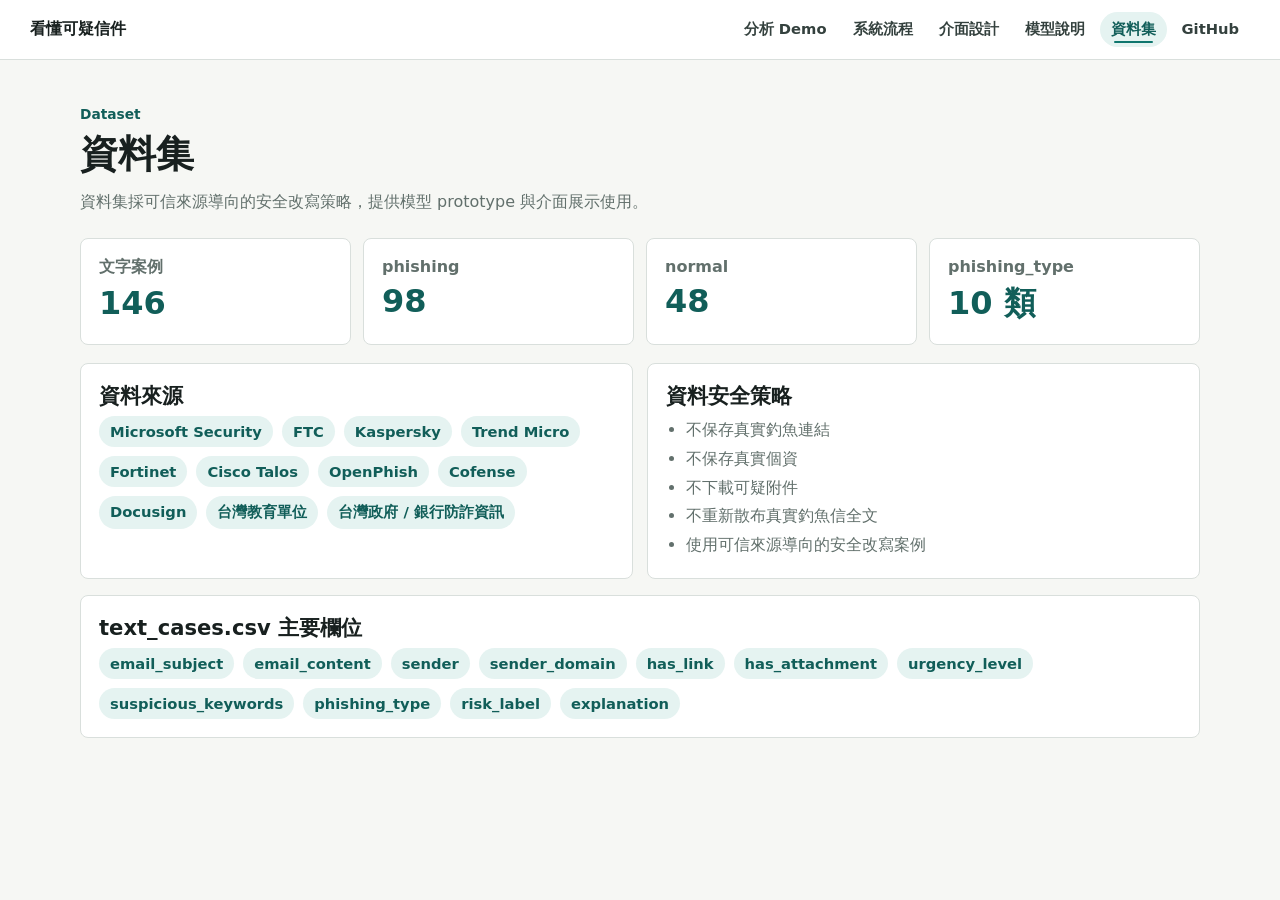
==== web/dataset.html @ 73e64aed "Add project pages and correct risk scoring" ====
<!doctype html>
<html lang="zh-Hant">
  <head>
    <meta charset="utf-8">
    <meta name="viewport" content="width=device-width, initial-scale=1">
    <title>資料集｜看懂可疑信件</title>
    <link rel="stylesheet" href="./style.css">
  </head>
  <body>
    <nav class="site-nav" aria-label="主導覽">
      <a class="site-brand" href="./index.html">看懂可疑信件</a>
      <div class="nav-links">
        <a class="nav-link" href="./index.html">分析 Demo</a>
        <a class="nav-link" href="./workflow.html">系統流程</a>
        <a class="nav-link" href="./interface.html">介面設計</a>
        <a class="nav-link" href="./model.html">模型說明</a>
        <a class="nav-link active" href="./dataset.html">資料集</a>
        <a class="nav-link" href="https://github.com/smallweiweihsu/genai-final-anti-scam">GitHub</a>
      </div>
    </nav>
    <main class="page-shell">
      <section class="page-hero">
        <p class="eyebrow">Dataset</p>
        <h1>資料集</h1>
        <p>資料集採可信來源導向的安全改寫策略，提供模型 prototype 與介面展示使用。</p>
      </section>

      <section class="stat-grid">
        <article class="stat-card"><span>文字案例</span><strong>146</strong></article>
        <article class="stat-card"><span>phishing</span><strong>98</strong></article>
        <article class="stat-card"><span>normal</span><strong>48</strong></article>
        <article class="stat-card"><span>phishing_type</span><strong>10 類</strong></article>
      </section>

      <section class="content-grid">
        <article class="info-card">
          <h2>資料來源</h2>
          <div class="pill-list">
            <span class="pill">Microsoft Security</span><span class="pill">FTC</span><span class="pill">Kaspersky</span><span class="pill">Trend Micro</span><span class="pill">Fortinet</span><span class="pill">Cisco Talos</span><span class="pill">OpenPhish</span><span class="pill">Cofense</span><span class="pill">Docusign</span><span class="pill">台灣教育單位</span><span class="pill">台灣政府 / 銀行防詐資訊</span>
          </div>
        </article>
        <article class="info-card">
          <h2>資料安全策略</h2>
          <ul class="clean-list">
            <li>不保存真實釣魚連結</li>
            <li>不保存真實個資</li>
            <li>不下載可疑附件</li>
            <li>不重新散布真實釣魚信全文</li>
            <li>使用可信來源導向的安全改寫案例</li>
          </ul>
        </article>
      </section>

      <section class="info-card">
        <h2>text_cases.csv 主要欄位</h2>
        <div class="field-grid">
          <span>email_subject</span><span>email_content</span><span>sender</span><span>sender_domain</span><span>has_link</span><span>has_attachment</span><span>urgency_level</span><span>suspicious_keywords</span><span>phishing_type</span><span>risk_label</span><span>explanation</span>
        </div>
      </section>
    </main>
  </body>
</html>
---- web/style.css ----
:root {
  --bg: #f6f7f4;
  --panel: #ffffff;
  --ink: #18201f;
  --muted: #62706c;
  --line: #d9dfdc;
  --accent: #0f766e;
  --accent-strong: #115e59;
  --accent-soft: #e5f3f1;
  --danger: #b42318;
  --warning: #a16207;
  --safe: #26734d;
  --soft-danger: #fff1f0;
  --soft-warning: #fff7dd;
}

* {
  box-sizing: border-box;
}

body {
  margin: 0;
  min-height: 100vh;
  color: var(--ink);
  background: var(--bg);
  font-family: "Noto Sans TC", "Microsoft JhengHei", system-ui, sans-serif;
}

.site-nav {
  position: sticky;
  top: 0;
  z-index: 20;
  display: flex;
  justify-content: space-between;
  gap: 18px;
  align-items: center;
  border-bottom: 1px solid var(--line);
  padding: 12px max(16px, calc((100vw - 1220px) / 2));
  background: rgba(255, 255, 255, 0.96);
  backdrop-filter: blur(10px);
}

.site-brand {
  color: var(--ink);
  text-decoration: none;
  font-weight: 900;
  white-space: nowrap;
}

.nav-links {
  display: flex;
  flex-wrap: wrap;
  justify-content: flex-end;
  gap: 4px;
}

.nav-link {
  position: relative;
  border-radius: 999px;
  padding: 8px 11px;
  color: #34413e;
  text-decoration: none;
  font-size: 0.92rem;
  font-weight: 800;
  transition: color 0.18s ease, background 0.18s ease, transform 0.18s ease;
}

.nav-link::after {
  position: absolute;
  right: 14px;
  bottom: 4px;
  left: 14px;
  height: 2px;
  border-radius: 999px;
  background: var(--accent);
  content: "";
  opacity: 0;
  transform: scaleX(0.35);
  transition: opacity 0.18s ease, transform 0.18s ease;
}

.nav-link:hover,
.nav-link.active {
  color: var(--accent-strong);
  background: var(--accent-soft);
}

.nav-link:hover::after,
.nav-link.active::after {
  opacity: 1;
  transform: scaleX(1);
}

.app-shell {
  width: min(1220px, calc(100% - 32px));
  margin: 0 auto;
  padding: 24px 0;
}

.hero {
  display: grid;
  grid-template-columns: minmax(0, 1fr) auto;
  gap: 20px;
  align-items: end;
  padding-bottom: 16px;
}

.hero-subtitle {
  max-width: 800px;
  margin-bottom: 12px;
  color: var(--muted);
  line-height: 1.7;
}

.feature-chips,
.quick-samples,
.controls,
.tag-list {
  display: flex;
  flex-wrap: wrap;
  gap: 9px;
}

.feature-chips span {
  border: 1px solid var(--line);
  border-radius: 999px;
  padding: 7px 11px;
  color: var(--accent-strong);
  background: var(--panel);
  font-size: 0.9rem;
  font-weight: 800;
  transition: transform 0.18s ease, box-shadow 0.18s ease, border-color 0.18s ease;
}

.feature-chips span:hover {
  border-color: var(--accent);
  box-shadow: 0 8px 20px rgba(15, 118, 110, 0.12);
  transform: translateY(-2px);
}

.mode-panel {
  display: grid;
  gap: 6px;
  min-width: 250px;
  border: 1px solid #d8ca70;
  border-radius: 8px;
  padding: 12px 14px;
  color: #665000;
  background: #fff9d6;
  font-size: 0.92rem;
  font-weight: 800;
}

.workspace {
  display: grid;
  grid-template-columns: minmax(0, 0.95fr) minmax(0, 1.05fr);
  gap: 18px;
  align-items: start;
}

.input-panel,
.result-panel {
  background: var(--panel);
  border: 1px solid var(--line);
  border-radius: 8px;
  padding: 22px;
}

.input-tabs {
  display: grid;
  grid-template-columns: 1fr 1fr;
  gap: 8px;
  margin-bottom: 18px;
  padding: 5px;
  border-radius: 10px;
  background: #eef2f1;
}

.tab-button {
  border: 1px solid transparent;
  border-radius: 8px;
  padding: 10px 12px;
  color: var(--muted);
  background: transparent;
  font: inherit;
  font-weight: 900;
  cursor: pointer;
}

.tab-button.active {
  border-color: var(--accent);
  color: #fff;
  background: var(--accent);
}

.mode-section[hidden] {
  display: none;
}

.section-heading {
  margin-bottom: 14px;
}

.section-heading p:last-child {
  margin-bottom: 0;
  color: var(--muted);
  line-height: 1.65;
}

.eyebrow {
  margin: 0 0 8px;
  color: var(--accent-strong);
  font-size: 0.86rem;
  font-weight: 800;
}

h1,
h2,
h3,
p {
  margin-top: 0;
}

h1 {
  margin-bottom: 8px;
  font-size: 2.35rem;
}

h2 {
  margin-bottom: 6px;
  font-size: 1.32rem;
}

h3 {
  margin-bottom: 8px;
  font-size: 1rem;
}

.field-group {
  margin-bottom: 14px;
}

label {
  display: block;
  margin-bottom: 8px;
  font-weight: 800;
}

textarea,
select,
input[type="file"] {
  width: 100%;
  border: 1px solid var(--line);
  border-radius: 8px;
  color: var(--ink);
  background: #fbfcfb;
  font: inherit;
}

select,
input[type="file"] {
  min-height: 44px;
  padding: 10px 12px;
}

textarea {
  min-height: 250px;
  padding: 14px;
  resize: vertical;
  line-height: 1.7;
}

.quick-samples {
  margin: 10px 0 14px;
}

button {
  border: 0;
  border-radius: 8px;
  padding: 11px 16px;
  color: #fff;
  background: var(--accent);
  font: inherit;
  font-weight: 800;
  cursor: pointer;
  transition: background 0.18s ease, color 0.18s ease, transform 0.18s ease, box-shadow 0.18s ease;
}

button:hover {
  background: var(--accent-strong);
  box-shadow: 0 8px 18px rgba(15, 118, 110, 0.16);
  transform: translateY(-1px);
}

button.secondary,
button.quick-button {
  color: var(--accent-strong);
  background: var(--accent-soft);
}

button.quick-button {
  padding: 9px 12px;
  font-size: 0.92rem;
}

.hint,
.disclaimer {
  color: var(--muted);
  font-size: 0.92rem;
  line-height: 1.7;
}

.hint {
  margin: 16px 0 0;
}

.upload-zone {
  border: 1px dashed #a6bbb6;
  border-radius: 8px;
  padding: 18px;
  background: #fbfcfb;
  transition: border-color 0.18s ease, box-shadow 0.18s ease, transform 0.18s ease;
}

.upload-zone:hover {
  border-color: var(--accent);
  box-shadow: 0 10px 24px rgba(15, 118, 110, 0.1);
  transform: translateY(-2px);
}

.upload-zone input {
  margin-bottom: 12px;
}

.upload-zone p {
  margin-bottom: 4px;
  font-weight: 800;
}

.upload-zone span {
  color: var(--muted);
  font-size: 0.9rem;
}

.image-preview {
  display: grid;
  min-height: 210px;
  margin: 14px 0;
  place-items: center;
  overflow: hidden;
  border: 1px solid var(--line);
  border-radius: 8px;
  color: var(--muted);
  background: #fbfcfb;
}

.image-preview img {
  width: 100%;
  max-height: 300px;
  object-fit: contain;
}

.result-header {
  display: flex;
  justify-content: space-between;
  gap: 16px;
  align-items: center;
}

.badge {
  flex: 0 0 auto;
  border-radius: 999px;
  padding: 7px 12px;
  font-size: 0.88rem;
  font-weight: 900;
}

.badge.neutral {
  color: #475569;
  background: #e2e8f0;
}

.badge.high {
  color: #fff;
  background: var(--danger);
}

.badge.medium {
  color: #1f2937;
  background: #fde68a;
}

.badge.low {
  color: #fff;
  background: var(--safe);
}

.score-card,
.reason-card,
.risk-grid div {
  border: 1px solid var(--line);
  border-radius: 8px;
  padding: 14px;
  background: #fbfcfb;
}

.score-card {
  margin: 18px 0 12px;
}

.score-topline {
  display: flex;
  justify-content: space-between;
  gap: 12px;
  align-items: center;
  margin-bottom: 10px;
}

.confidence-row {
  display: flex;
  justify-content: space-between;
  gap: 12px;
  align-items: center;
  margin-top: 10px;
  color: var(--muted);
  font-size: 0.92rem;
  font-weight: 800;
}

.confidence-row strong {
  color: var(--ink);
}

.score-topline span {
  color: var(--muted);
  font-weight: 900;
}

.progress-track {
  height: 12px;
  overflow: hidden;
  border-radius: 999px;
  background: #e5e7eb;
}

.progress-fill {
  width: 0;
  height: 100%;
  border-radius: inherit;
  transition: width 180ms ease;
}

.progress-fill.high {
  background: var(--danger);
}

.progress-fill.medium {
  background: var(--warning);
}

.progress-fill.low {
  background: var(--safe);
}

.reason-card p {
  margin-bottom: 10px;
  line-height: 1.65;
}

.reason-card span {
  display: inline-flex;
  border-radius: 999px;
  padding: 6px 10px;
  color: var(--accent-strong);
  background: var(--accent-soft);
  font-size: 0.9rem;
  font-weight: 900;
}

.model-source {
  display: inline-flex;
  max-width: 100%;
  margin-top: 18px;
  border-radius: 999px;
  padding: 7px 11px;
  color: var(--muted);
  background: #eef2f1;
  font-size: 0.88rem;
  font-weight: 800;
}

.tag {
  display: inline-flex;
  align-items: center;
  min-height: 34px;
  border-radius: 999px;
  padding: 7px 11px;
  font-size: 0.92rem;
  font-weight: 800;
}

.tag.indicator {
  color: #7f1d1d;
  background: var(--soft-danger);
}

.tag.method {
  color: #704500;
  background: var(--soft-warning);
}

.risk-grid {
  display: grid;
  grid-template-columns: 1fr 1fr;
  gap: 12px;
}

.risk-grid p {
  margin-bottom: 0;
  line-height: 1.65;
}

.check-list {
  display: grid;
  gap: 10px;
}

.check-item {
  display: grid;
  grid-template-columns: 22px minmax(0, 1fr);
  gap: 10px;
  align-items: start;
}

.check-item span {
  width: 20px;
  height: 20px;
  border: 2px solid var(--accent);
  border-radius: 5px;
  margin-top: 2px;
}

.check-item p {
  margin-bottom: 0;
  line-height: 1.6;
}

section {
  margin-top: 16px;
}

.disclaimer {
  margin-top: 12px;
}

.page-shell {
  width: min(1120px, calc(100% - 32px));
  margin: 0 auto;
  padding: 30px 0 42px;
}

.page-hero {
  max-width: 820px;
  margin-bottom: 22px;
}

.page-hero p:last-child {
  color: var(--muted);
  line-height: 1.75;
}

.content-grid {
  display: grid;
  grid-template-columns: repeat(2, minmax(0, 1fr));
  gap: 14px;
  margin-top: 18px;
}

.stat-grid {
  display: grid;
  grid-template-columns: repeat(4, minmax(0, 1fr));
  gap: 12px;
  margin: 18px 0;
}

.info-card,
.interactive-card,
.stat-card,
.flow-card {
  border: 1px solid var(--line);
  border-radius: 8px;
  padding: 18px;
  background: var(--panel);
  transition: transform 0.2s ease, box-shadow 0.2s ease, border-color 0.2s ease;
}

.info-card:hover,
.interactive-card:hover,
.stat-card:hover,
.flow-card:hover {
  border-color: #9bc7c0;
  box-shadow: 0 14px 30px rgba(15, 118, 110, 0.12);
  transform: translateY(-3px);
}

.info-card p,
.interactive-card p,
.flow-card p {
  margin-bottom: 0;
  color: var(--muted);
  line-height: 1.7;
}

.flow-list {
  display: grid;
  grid-template-columns: repeat(3, minmax(0, 1fr));
  gap: 14px;
}

.flow-card span {
  display: grid;
  width: 34px;
  height: 34px;
  place-items: center;
  border-radius: 999px;
  color: #fff;
  background: var(--accent);
  font-weight: 900;
}

.stat-card span,
.stat-card strong {
  display: block;
}

.stat-card span {
  color: var(--muted);
  font-weight: 800;
}

.stat-card strong {
  margin-top: 6px;
  color: var(--accent-strong);
  font-size: 2rem;
}

.pill-list,
.field-grid {
  display: flex;
  flex-wrap: wrap;
  gap: 9px;
}

.pill,
.field-grid span {
  border-radius: 999px;
  padding: 7px 11px;
  color: var(--accent-strong);
  background: var(--accent-soft);
  font-size: 0.92rem;
  font-weight: 800;
  transition: transform 0.18s ease, background 0.18s ease;
}

.pill:hover,
.field-grid span:hover {
  background: #d5ebe7;
  transform: translateY(-2px);
}

.code-block {
  overflow-x: auto;
  border: 1px solid var(--line);
  border-radius: 8px;
  padding: 14px;
  background: #f4f7f6;
  color: #1f2d2a;
  line-height: 1.55;
}

.clean-list {
  margin: 0;
  padding-left: 20px;
  color: var(--muted);
  line-height: 1.8;
}

.dropzone {
  border: 1px dashed #a6bbb6;
}

.risk-meter {
  border-radius: 999px;
  background: #e5e7eb;
}

.risk-bar {
  border-radius: inherit;
}

@media (max-width: 900px) {
  .site-nav,
  .hero,
  .workspace,
  .risk-grid,
  .content-grid,
  .flow-list,
  .stat-grid {
    grid-template-columns: 1fr;
  }

  .site-nav {
    flex-direction: column;
    align-items: flex-start;
  }

  .nav-links {
    justify-content: flex-start;
  }

  .hero {
    align-items: start;
  }

  .mode-panel {
    min-width: 0;
  }

  .app-shell {
    width: min(100% - 20px, 760px);
    padding: 18px 0;
  }

  .page-shell {
    width: min(100% - 20px, 760px);
    padding-top: 22px;
  }

  .input-panel,
  .result-panel {
    padding: 18px;
  }

  h1 {
    font-size: 1.9rem;
  }

  textarea {
    min-height: 190px;
  }

  button.quick-button {
    flex: 1 1 calc(50% - 9px);
  }
}

@media (max-width: 520px) {
  .result-header,
  .score-topline {
    align-items: flex-start;
    flex-direction: column;
  }

  .input-tabs {
    grid-template-columns: 1fr;
  }

  button.quick-button {
    flex-basis: 100%;
  }
}
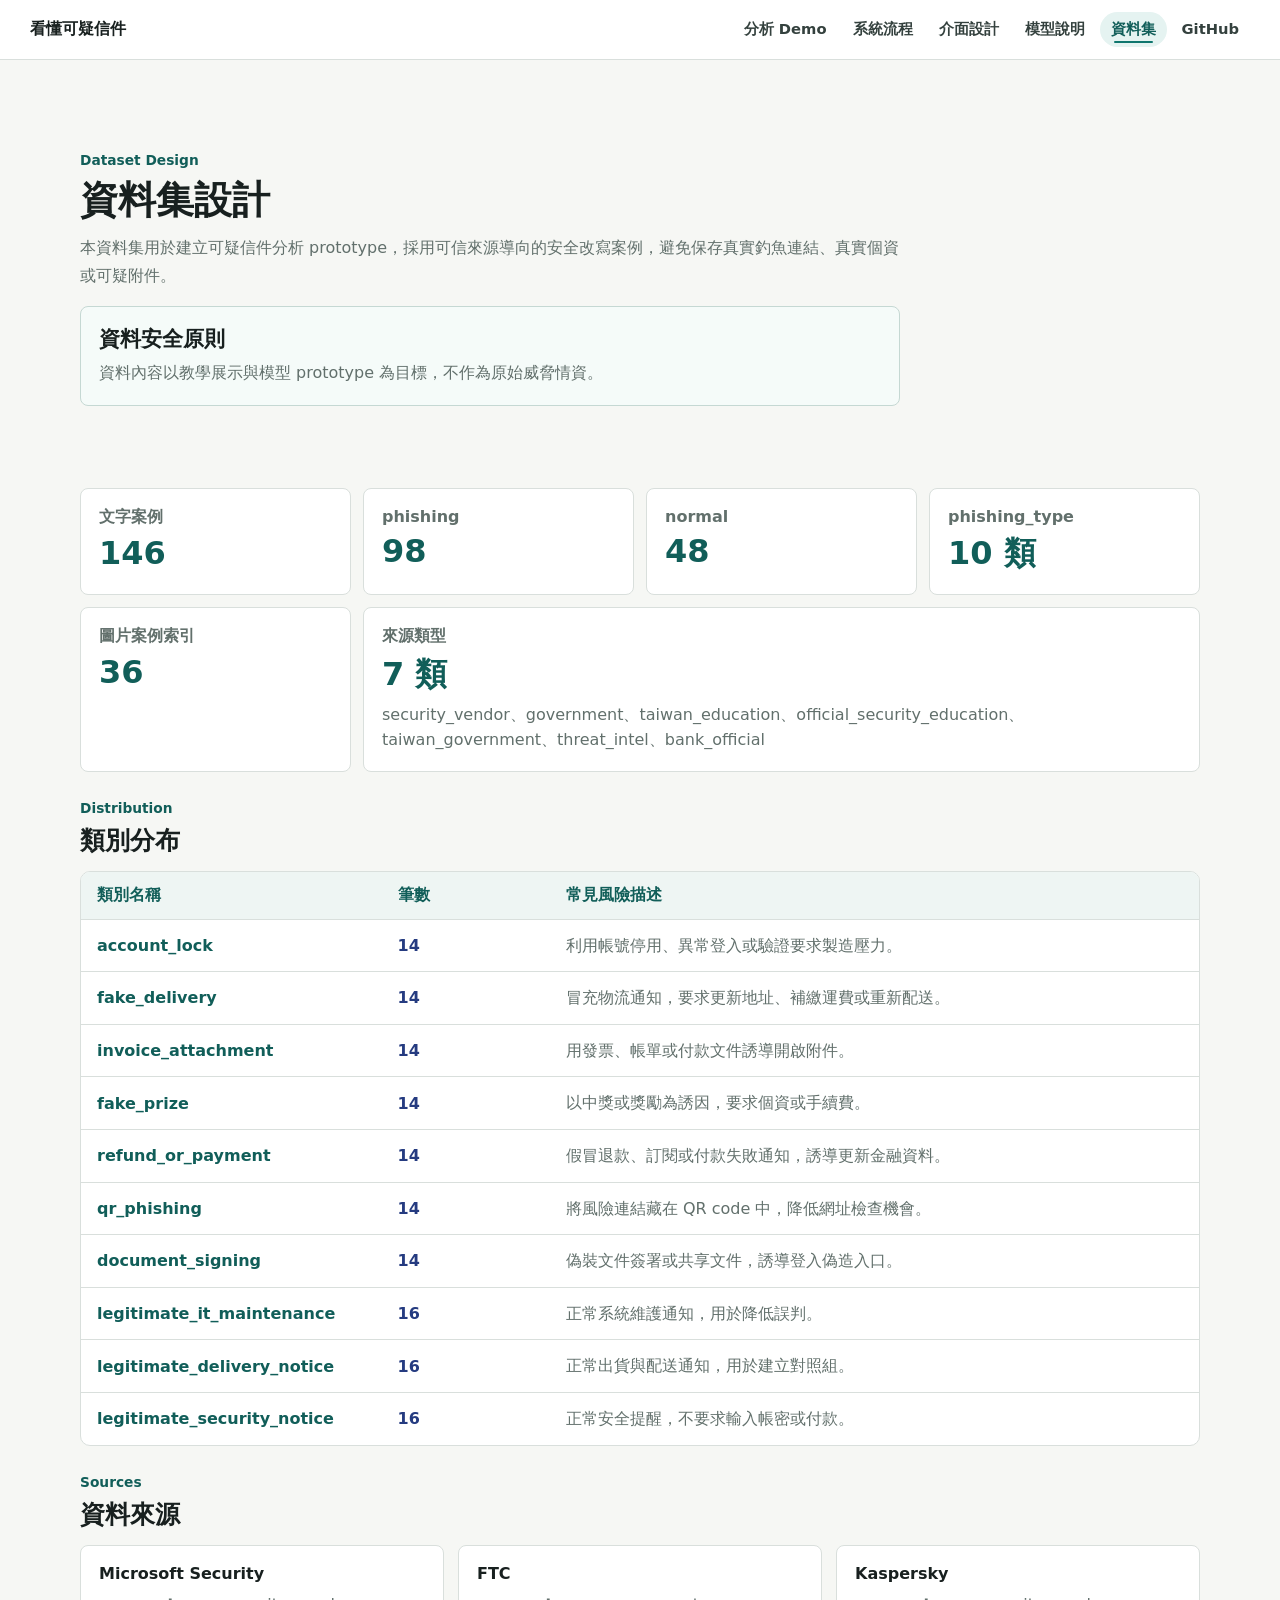
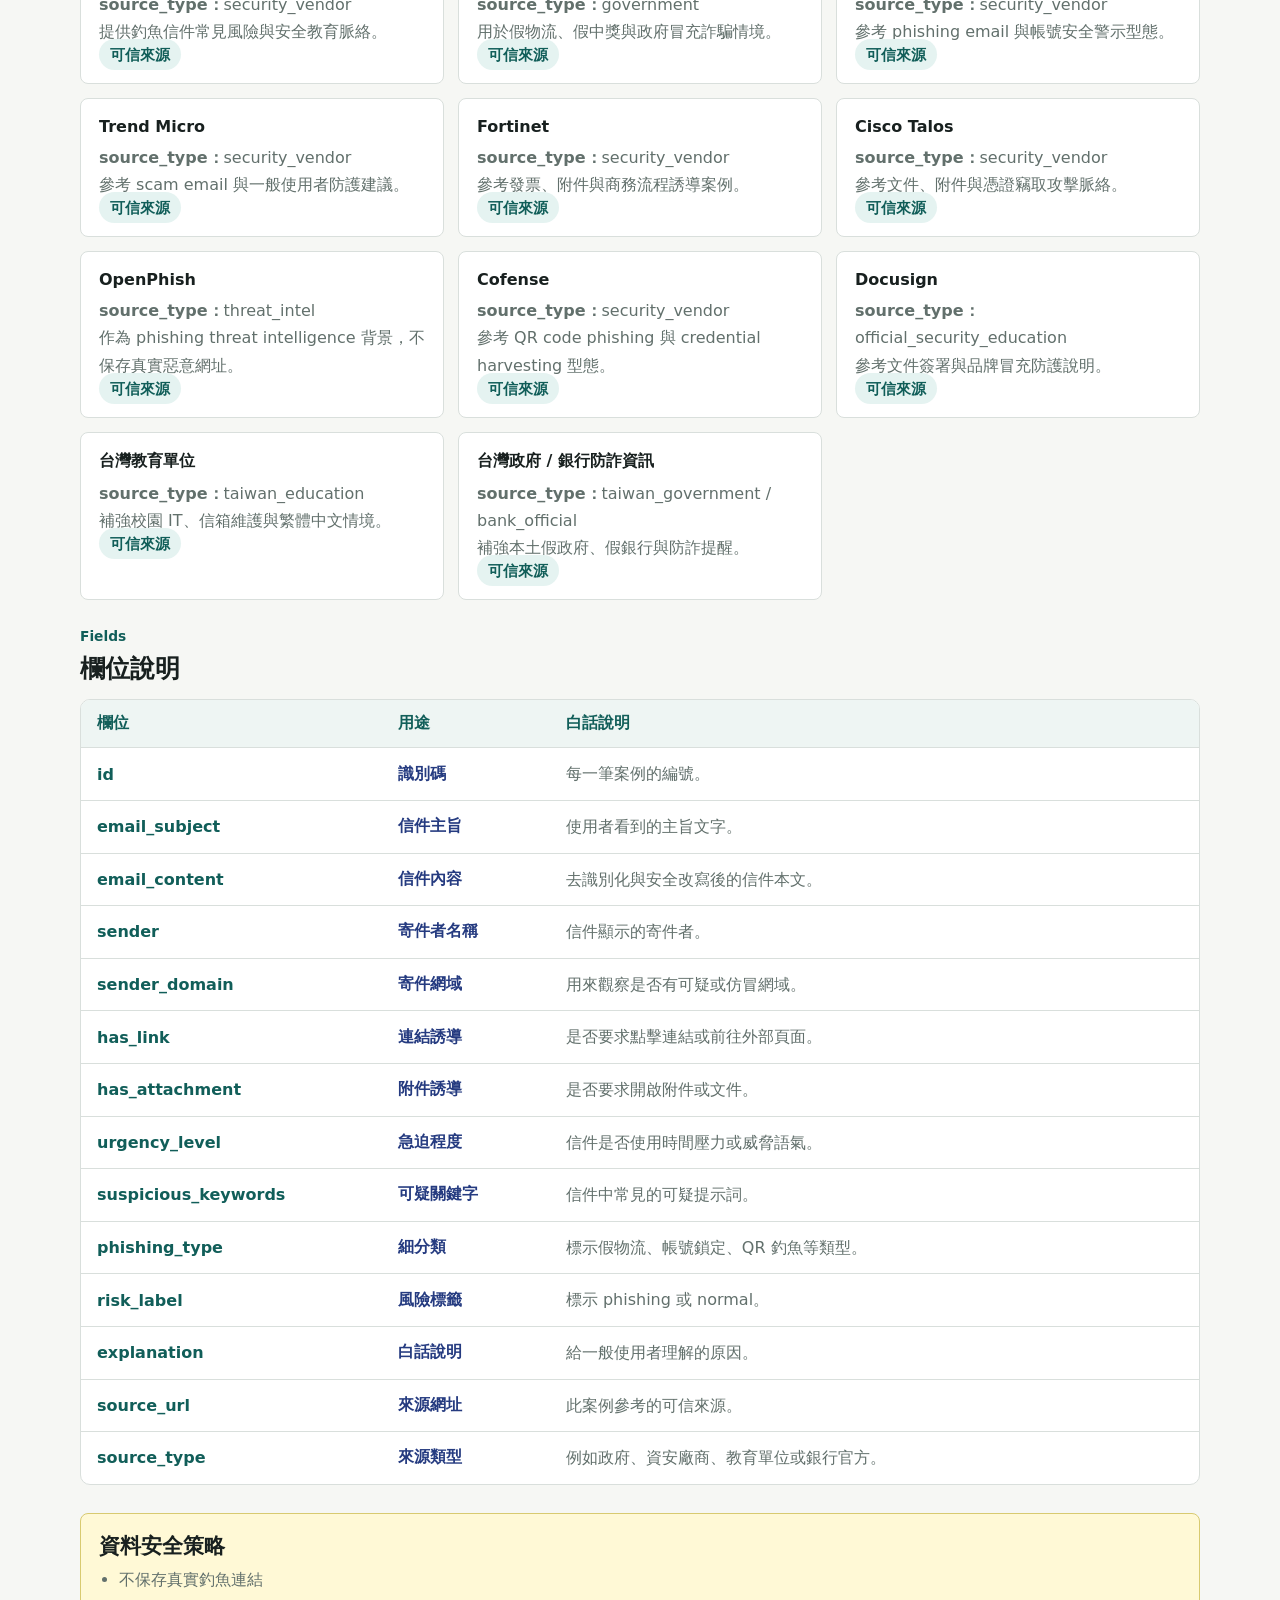
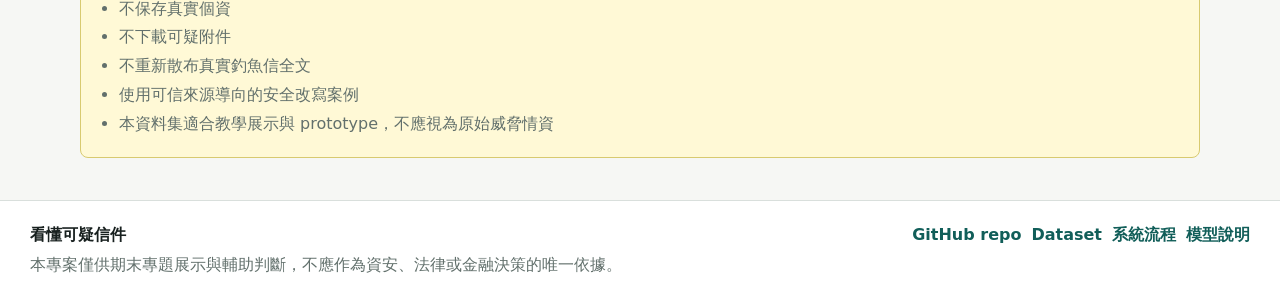
==== commit da00aa53: "Redesign web pages with dataset showcase layout" ====
--- a/web/dataset.html
+++ b/web/dataset.html
@@ -19,10 +19,16 @@
       </div>
     </nav>
     <main class="page-shell">
-      <section class="page-hero">
-        <p class="eyebrow">Dataset</p>
-        <h1>資料集</h1>
-        <p>資料集採可信來源導向的安全改寫策略，提供模型 prototype 與介面展示使用。</p>
+      <section class="page-hero hero-grid">
+        <div>
+          <p class="eyebrow">Dataset Design</p>
+          <h1>資料集設計</h1>
+          <p>本資料集用於建立可疑信件分析 prototype，採用可信來源導向的安全改寫案例，避免保存真實釣魚連結、真實個資或可疑附件。</p>
+        </div>
+        <article class="info-card highlight-card">
+          <h2>資料安全原則</h2>
+          <p>資料內容以教學展示與模型 prototype 為目標，不作為原始威脅情資。</p>
+        </article>
       </section>
 
       <section class="stat-grid">
@@ -30,33 +36,97 @@
         <article class="stat-card"><span>phishing</span><strong>98</strong></article>
         <article class="stat-card"><span>normal</span><strong>48</strong></article>
         <article class="stat-card"><span>phishing_type</span><strong>10 類</strong></article>
+        <article class="stat-card"><span>圖片案例索引</span><strong>36</strong></article>
+        <article class="stat-card wide"><span>來源類型</span><strong>7 類</strong><p>security_vendor、government、taiwan_education、official_security_education、taiwan_government、threat_intel、bank_official</p></article>
       </section>
 
-      <section class="content-grid">
-        <article class="info-card">
-          <h2>資料來源</h2>
-          <div class="pill-list">
-            <span class="pill">Microsoft Security</span><span class="pill">FTC</span><span class="pill">Kaspersky</span><span class="pill">Trend Micro</span><span class="pill">Fortinet</span><span class="pill">Cisco Talos</span><span class="pill">OpenPhish</span><span class="pill">Cofense</span><span class="pill">Docusign</span><span class="pill">台灣教育單位</span><span class="pill">台灣政府 / 銀行防詐資訊</span>
-          </div>
-        </article>
-        <article class="info-card">
-          <h2>資料安全策略</h2>
-          <ul class="clean-list">
-            <li>不保存真實釣魚連結</li>
-            <li>不保存真實個資</li>
-            <li>不下載可疑附件</li>
-            <li>不重新散布真實釣魚信全文</li>
-            <li>使用可信來源導向的安全改寫案例</li>
-          </ul>
-        </article>
+      <section class="section-block">
+        <div class="section-title">
+          <p class="eyebrow">Distribution</p>
+          <h2>類別分布</h2>
+        </div>
+        <div class="dataset-table">
+          <div class="table-row table-head"><span>類別名稱</span><span>筆數</span><span>常見風險描述</span></div>
+          <div class="table-row"><span>account_lock</span><strong>14</strong><p>利用帳號停用、異常登入或驗證要求製造壓力。</p></div>
+          <div class="table-row"><span>fake_delivery</span><strong>14</strong><p>冒充物流通知，要求更新地址、補繳運費或重新配送。</p></div>
+          <div class="table-row"><span>invoice_attachment</span><strong>14</strong><p>用發票、帳單或付款文件誘導開啟附件。</p></div>
+          <div class="table-row"><span>fake_prize</span><strong>14</strong><p>以中獎或獎勵為誘因，要求個資或手續費。</p></div>
+          <div class="table-row"><span>refund_or_payment</span><strong>14</strong><p>假冒退款、訂閱或付款失敗通知，誘導更新金融資料。</p></div>
+          <div class="table-row"><span>qr_phishing</span><strong>14</strong><p>將風險連結藏在 QR code 中，降低網址檢查機會。</p></div>
+          <div class="table-row"><span>document_signing</span><strong>14</strong><p>偽裝文件簽署或共享文件，誘導登入偽造入口。</p></div>
+          <div class="table-row"><span>legitimate_it_maintenance</span><strong>16</strong><p>正常系統維護通知，用於降低誤判。</p></div>
+          <div class="table-row"><span>legitimate_delivery_notice</span><strong>16</strong><p>正常出貨與配送通知，用於建立對照組。</p></div>
+          <div class="table-row"><span>legitimate_security_notice</span><strong>16</strong><p>正常安全提醒，不要求輸入帳密或付款。</p></div>
+        </div>
       </section>
 
-      <section class="info-card">
-        <h2>text_cases.csv 主要欄位</h2>
-        <div class="field-grid">
-          <span>email_subject</span><span>email_content</span><span>sender</span><span>sender_domain</span><span>has_link</span><span>has_attachment</span><span>urgency_level</span><span>suspicious_keywords</span><span>phishing_type</span><span>risk_label</span><span>explanation</span>
+      <section class="section-block">
+        <div class="section-title">
+          <p class="eyebrow">Sources</p>
+          <h2>資料來源</h2>
+        </div>
+        <div class="source-grid">
+          <article class="info-card"><h3>Microsoft Security</h3><p><strong>source_type：</strong>security_vendor</p><p>提供釣魚信件常見風險與安全教育脈絡。</p><span class="pill">可信來源</span></article>
+          <article class="info-card"><h3>FTC</h3><p><strong>source_type：</strong>government</p><p>用於假物流、假中獎與政府冒充詐騙情境。</p><span class="pill">可信來源</span></article>
+          <article class="info-card"><h3>Kaspersky</h3><p><strong>source_type：</strong>security_vendor</p><p>參考 phishing email 與帳號安全警示型態。</p><span class="pill">可信來源</span></article>
+          <article class="info-card"><h3>Trend Micro</h3><p><strong>source_type：</strong>security_vendor</p><p>參考 scam email 與一般使用者防護建議。</p><span class="pill">可信來源</span></article>
+          <article class="info-card"><h3>Fortinet</h3><p><strong>source_type：</strong>security_vendor</p><p>參考發票、附件與商務流程誘導案例。</p><span class="pill">可信來源</span></article>
+          <article class="info-card"><h3>Cisco Talos</h3><p><strong>source_type：</strong>security_vendor</p><p>參考文件、附件與憑證竊取攻擊脈絡。</p><span class="pill">可信來源</span></article>
+          <article class="info-card"><h3>OpenPhish</h3><p><strong>source_type：</strong>threat_intel</p><p>作為 phishing threat intelligence 背景，不保存真實惡意網址。</p><span class="pill">可信來源</span></article>
+          <article class="info-card"><h3>Cofense</h3><p><strong>source_type：</strong>security_vendor</p><p>參考 QR code phishing 與 credential harvesting 型態。</p><span class="pill">可信來源</span></article>
+          <article class="info-card"><h3>Docusign</h3><p><strong>source_type：</strong>official_security_education</p><p>參考文件簽署與品牌冒充防護說明。</p><span class="pill">可信來源</span></article>
+          <article class="info-card"><h3>台灣教育單位</h3><p><strong>source_type：</strong>taiwan_education</p><p>補強校園 IT、信箱維護與繁體中文情境。</p><span class="pill">可信來源</span></article>
+          <article class="info-card"><h3>台灣政府 / 銀行防詐資訊</h3><p><strong>source_type：</strong>taiwan_government / bank_official</p><p>補強本土假政府、假銀行與防詐提醒。</p><span class="pill">可信來源</span></article>
         </div>
       </section>
+
+      <section class="section-block">
+        <div class="section-title">
+          <p class="eyebrow">Fields</p>
+          <h2>欄位說明</h2>
+        </div>
+        <div class="dataset-table">
+          <div class="table-row table-head"><span>欄位</span><span>用途</span><span>白話說明</span></div>
+          <div class="table-row"><span>id</span><strong>識別碼</strong><p>每一筆案例的編號。</p></div>
+          <div class="table-row"><span>email_subject</span><strong>信件主旨</strong><p>使用者看到的主旨文字。</p></div>
+          <div class="table-row"><span>email_content</span><strong>信件內容</strong><p>去識別化與安全改寫後的信件本文。</p></div>
+          <div class="table-row"><span>sender</span><strong>寄件者名稱</strong><p>信件顯示的寄件者。</p></div>
+          <div class="table-row"><span>sender_domain</span><strong>寄件網域</strong><p>用來觀察是否有可疑或仿冒網域。</p></div>
+          <div class="table-row"><span>has_link</span><strong>連結誘導</strong><p>是否要求點擊連結或前往外部頁面。</p></div>
+          <div class="table-row"><span>has_attachment</span><strong>附件誘導</strong><p>是否要求開啟附件或文件。</p></div>
+          <div class="table-row"><span>urgency_level</span><strong>急迫程度</strong><p>信件是否使用時間壓力或威脅語氣。</p></div>
+          <div class="table-row"><span>suspicious_keywords</span><strong>可疑關鍵字</strong><p>信件中常見的可疑提示詞。</p></div>
+          <div class="table-row"><span>phishing_type</span><strong>細分類</strong><p>標示假物流、帳號鎖定、QR 釣魚等類型。</p></div>
+          <div class="table-row"><span>risk_label</span><strong>風險標籤</strong><p>標示 phishing 或 normal。</p></div>
+          <div class="table-row"><span>explanation</span><strong>白話說明</strong><p>給一般使用者理解的原因。</p></div>
+          <div class="table-row"><span>source_url</span><strong>來源網址</strong><p>此案例參考的可信來源。</p></div>
+          <div class="table-row"><span>source_type</span><strong>來源類型</strong><p>例如政府、資安廠商、教育單位或銀行官方。</p></div>
+        </div>
+      </section>
+
+      <section class="warning-card">
+        <h2>資料安全策略</h2>
+        <ul class="clean-list">
+          <li>不保存真實釣魚連結</li>
+          <li>不保存真實個資</li>
+          <li>不下載可疑附件</li>
+          <li>不重新散布真實釣魚信全文</li>
+          <li>使用可信來源導向的安全改寫案例</li>
+          <li>本資料集適合教學展示與 prototype，不應視為原始威脅情資</li>
+        </ul>
+      </section>
     </main>
+    <footer class="footer">
+      <div>
+        <strong>看懂可疑信件</strong>
+        <p>本專案僅供期末專題展示與輔助判斷，不應作為資安、法律或金融決策的唯一依據。</p>
+      </div>
+      <div class="footer-links">
+        <a href="https://github.com/smallweiweihsu/genai-final-anti-scam">GitHub repo</a>
+        <a href="./dataset.html">Dataset</a>
+        <a href="./workflow.html">系統流程</a>
+        <a href="./model.html">模型說明</a>
+      </div>
+    </footer>
   </body>
 </html>
--- a/web/style.css
+++ b/web/style.css
@@ -7,6 +7,8 @@
   --accent: #0f766e;
   --accent-strong: #115e59;
   --accent-soft: #e5f3f1;
+  --blue: #253b80;
+  --violet: #4f46a5;
   --danger: #b42318;
   --warning: #a16207;
   --safe: #26734d;
@@ -24,6 +26,7 @@
   color: var(--ink);
   background: var(--bg);
   font-family: "Noto Sans TC", "Microsoft JhengHei", system-ui, sans-serif;
+  scroll-behavior: smooth;
 }
 
 .site-nav {
@@ -105,11 +108,93 @@
   padding-bottom: 16px;
 }
 
+.hero-grid {
+  grid-template-columns: minmax(0, 1.1fr) minmax(340px, 0.75fr);
+  align-items: center;
+  min-height: 360px;
+  padding: 46px 0 28px;
+}
+
 .hero-subtitle {
   max-width: 800px;
   margin-bottom: 12px;
   color: var(--muted);
   line-height: 1.7;
+}
+
+.hero-actions {
+  display: flex;
+  flex-wrap: wrap;
+  gap: 10px;
+  margin: 18px 0 12px;
+}
+
+.cta-button {
+  display: inline-flex;
+  align-items: center;
+  justify-content: center;
+  border: 1px solid var(--accent);
+  border-radius: 999px;
+  padding: 11px 16px;
+  color: #fff;
+  background: var(--accent);
+  text-decoration: none;
+  font-weight: 900;
+  transition: background 0.2s ease, color 0.2s ease, transform 0.2s ease, box-shadow 0.2s ease;
+}
+
+.cta-button.secondary {
+  color: var(--accent-strong);
+  background: var(--accent-soft);
+}
+
+.cta-button:hover {
+  box-shadow: 0 12px 24px rgba(15, 118, 110, 0.16);
+  transform: translateY(-2px);
+}
+
+.mode-inline {
+  color: var(--muted);
+  font-size: 0.94rem;
+}
+
+.preview-card {
+  border: 1px solid #d7e2df;
+  border-radius: 14px;
+  padding: 20px;
+  background: linear-gradient(180deg, #ffffff 0%, #f7fbfa 100%);
+  box-shadow: 0 22px 55px rgba(21, 48, 69, 0.12);
+  transition: transform 0.2s ease, box-shadow 0.2s ease, border-color 0.2s ease;
+}
+
+.preview-card:hover {
+  border-color: var(--accent);
+  box-shadow: 0 26px 65px rgba(21, 48, 69, 0.16);
+  transform: translateY(-4px);
+}
+
+.preview-header {
+  display: flex;
+  justify-content: space-between;
+  gap: 12px;
+  align-items: center;
+  margin-bottom: 12px;
+}
+
+.confidence-row.compact {
+  margin: 0 0 14px;
+}
+
+.preview-tags,
+.preview-checks {
+  margin-top: 12px;
+}
+
+.feature-grid {
+  display: grid;
+  grid-template-columns: repeat(3, minmax(0, 1fr));
+  gap: 14px;
+  margin: 12px 0 24px;
 }
 
 .feature-chips,
@@ -164,6 +249,7 @@
   border: 1px solid var(--line);
   border-radius: 8px;
   padding: 22px;
+  box-shadow: 0 12px 30px rgba(24, 32, 31, 0.04);
 }
 
 .input-tabs {
@@ -298,6 +384,14 @@
   background: var(--accent-soft);
 }
 
+button:focus-visible,
+.cta-button:focus-visible,
+.nav-link:focus-visible,
+.site-brand:focus-visible {
+  outline: 3px solid rgba(15, 118, 110, 0.22);
+  outline-offset: 3px;
+}
+
 button.quick-button {
   padding: 9px 12px;
   font-size: 0.92rem;
@@ -576,6 +670,18 @@
   margin-top: 18px;
 }
 
+.section-block {
+  margin-top: 28px;
+}
+
+.section-title {
+  margin-bottom: 14px;
+}
+
+.section-title h2 {
+  font-size: 1.55rem;
+}
+
 .stat-grid {
   display: grid;
   grid-template-columns: repeat(4, minmax(0, 1fr));
@@ -586,7 +692,8 @@
 .info-card,
 .interactive-card,
 .stat-card,
-.flow-card {
+.flow-card,
+.warning-card {
   border: 1px solid var(--line);
   border-radius: 8px;
   padding: 18px;
@@ -597,10 +704,16 @@
 .info-card:hover,
 .interactive-card:hover,
 .stat-card:hover,
-.flow-card:hover {
+.flow-card:hover,
+.warning-card:hover {
   border-color: #9bc7c0;
   box-shadow: 0 14px 30px rgba(15, 118, 110, 0.12);
   transform: translateY(-3px);
+}
+
+.highlight-card {
+  border-color: #c5d8d3;
+  background: #f5fbf9;
 }
 
 .info-card p,
@@ -631,6 +744,22 @@
 .stat-card span,
 .stat-card strong {
   display: block;
+}
+
+.stat-card.wide {
+  grid-column: span 3;
+}
+
+.stat-card p {
+  margin: 6px 0 0;
+  color: var(--muted);
+  line-height: 1.55;
+}
+
+.source-grid {
+  display: grid;
+  grid-template-columns: repeat(3, minmax(0, 1fr));
+  gap: 14px;
 }
 
 .stat-card span {
@@ -678,6 +807,58 @@
   line-height: 1.55;
 }
 
+.dataset-table {
+  overflow: hidden;
+  border: 1px solid var(--line);
+  border-radius: 10px;
+  background: var(--panel);
+}
+
+.table-row {
+  display: grid;
+  grid-template-columns: minmax(150px, 0.65fr) minmax(80px, 0.35fr) minmax(0, 1.4fr);
+  gap: 14px;
+  align-items: center;
+  border-top: 1px solid var(--line);
+  padding: 13px 16px;
+  transition: background 0.18s ease, transform 0.18s ease;
+}
+
+.table-row:first-child {
+  border-top: 0;
+}
+
+.table-row:hover {
+  background: #f4faf8;
+}
+
+.table-row span {
+  color: var(--accent-strong);
+  font-weight: 900;
+}
+
+.table-row strong {
+  color: var(--blue);
+}
+
+.table-row p {
+  margin: 0;
+  color: var(--muted);
+  line-height: 1.6;
+}
+
+.table-head {
+  color: var(--ink);
+  background: #eef5f3;
+  font-weight: 900;
+}
+
+.warning-card {
+  margin-top: 28px;
+  border-color: #d8ca70;
+  background: #fff9d6;
+}
+
 .clean-list {
   margin: 0;
   padding-left: 20px;
@@ -698,15 +879,60 @@
   border-radius: inherit;
 }
 
+.footer {
+  display: flex;
+  justify-content: space-between;
+  gap: 22px;
+  border-top: 1px solid var(--line);
+  padding: 24px max(16px, calc((100vw - 1220px) / 2));
+  background: #fff;
+}
+
+.footer p {
+  max-width: 650px;
+  margin: 6px 0 0;
+  color: var(--muted);
+  line-height: 1.6;
+}
+
+.footer-links {
+  display: flex;
+  flex-wrap: wrap;
+  justify-content: flex-end;
+  gap: 10px;
+}
+
+.footer-links a {
+  color: var(--accent-strong);
+  text-decoration: none;
+  font-weight: 800;
+}
+
+.footer-links a:hover {
+  text-decoration: underline;
+}
+
 @media (max-width: 900px) {
   .site-nav,
   .hero,
+  .hero-grid,
   .workspace,
   .risk-grid,
   .content-grid,
+  .feature-grid,
   .flow-list,
-  .stat-grid {
+  .stat-grid,
+  .source-grid,
+  .footer {
     grid-template-columns: 1fr;
+  }
+
+  .footer {
+    display: grid;
+  }
+
+  .footer-links {
+    justify-content: flex-start;
   }
 
   .site-nav {
@@ -726,6 +952,11 @@
     min-width: 0;
   }
 
+  .hero-grid {
+    min-height: 0;
+    padding-top: 24px;
+  }
+
   .app-shell {
     width: min(100% - 20px, 760px);
     padding: 18px 0;
@@ -751,6 +982,15 @@
 
   button.quick-button {
     flex: 1 1 calc(50% - 9px);
+  }
+
+  .stat-card.wide {
+    grid-column: auto;
+  }
+
+  .table-row {
+    grid-template-columns: 1fr;
+    gap: 6px;
   }
 }
 
